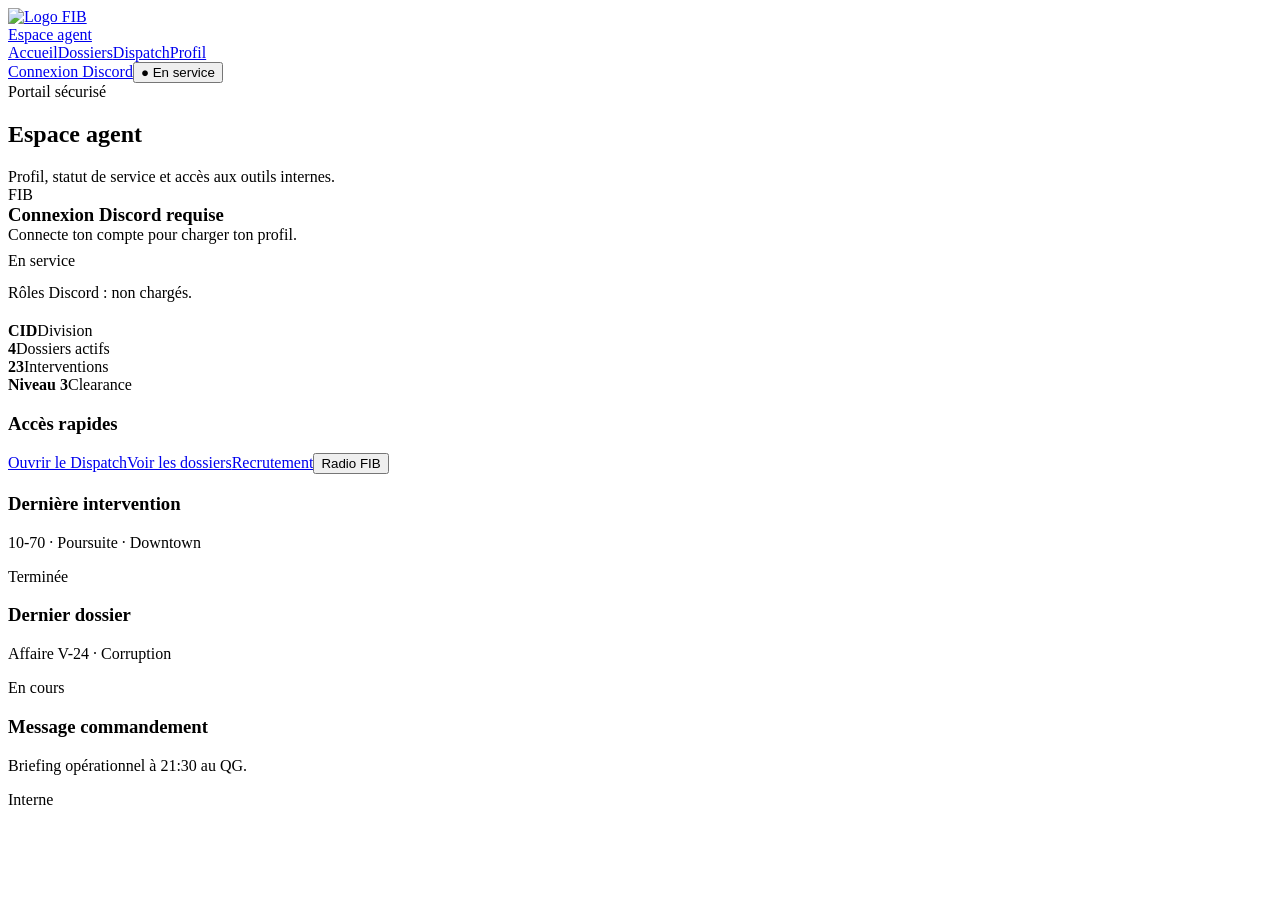
==== agent.html @ 25d8abf9 "Ajoute l’espace agent Discord" ====
<!doctype html><html lang="fr"><head><meta charset="utf-8"><meta name="viewport" content="width=device-width,initial-scale=1"><title>FIB Asgard RP · Espace agent</title><link rel="icon" type="image/jpeg" href="assets/fib-logo.svg"><link rel="stylesheet" href="styles.css"></head>
<body><header class="top"><div class="shell nav"><a class="brand" href="index.html"><div class="logo"><img src="assets/fib-logo.svg" alt="Logo FIB"></div><span>Espace agent</span></a><nav class="navlinks"><a href="index.html">Accueil</a><a href="dossiers.html">Dossiers</a><a href="dispatch.html">Dispatch</a><a class="active" href="agent.html">Profil</a></nav><div class="actions"><a class="btn primary" id="discordLogin" href="/api/discord/login">Connexion Discord</a><button class="btn success" id="toggleDuty">● En service</button></div></div></header>
<main class="section"><div class="shell"><div class="section-head"><div><div class="kicker">Portail sécurisé</div><h2>Espace agent</h2><div class="muted">Profil, statut de service et accès aux outils internes.</div></div></div>
<div class="grid two"><section class="card"><div class="agent-card"><div class="avatar" id="agentAvatar">FIB</div><div><h3 style="margin:0" id="agentName">Connexion Discord requise</h3><div class="muted" id="agentHandle">Connecte ton compte pour charger ton profil.</div><div style="margin-top:8px"><span class="tag green" id="dutyTag">En service</span></div></div></div><div id="discordRoles" class="notice" style="margin-top:14px">Rôles Discord : non chargés.</div><div class="grid two" style="margin-top:20px"><div class="stat"><strong>CID</strong><span>Division</span></div><div class="stat"><strong>4</strong><span>Dossiers actifs</span></div><div class="stat"><strong>23</strong><span>Interventions</span></div><div class="stat"><strong>Niveau 3</strong><span>Clearance</span></div></div></section>
<section class="card"><h3>Accès rapides</h3><div class="grid two"><a class="btn primary" href="dispatch.html">Ouvrir le Dispatch</a><a class="btn" href="dossiers.html">Voir les dossiers</a><a class="btn" href="recrutement.html">Recrutement</a><button class="btn" id="radioBtn">Radio FIB</button></div><div id="radioPanel" class="notice" style="display:none;margin-top:14px">Canal principal : <b>FIB-1</b><br>PTT prêt · 6 unités connectées.</div></section></div>
<section class="section" style="padding-bottom:0"><div class="grid"><div class="card"><h3>Dernière intervention</h3><p>10-70 · Poursuite · Downtown</p><span class="tag green">Terminée</span></div><div class="card"><h3>Dernier dossier</h3><p>Affaire V-24 · Corruption</p><span class="tag amber">En cours</span></div><div class="card"><h3>Message commandement</h3><p>Briefing opérationnel à 21:30 au QG.</p><span class="tag">Interne</span></div></div></section></div></main><script src="app.js"></script></body></html>
<script>
(async()=>{
  try{
    const r=await fetch('/api/session',{cache:'no-store'}),d=await r.json(),u=d.user;
    if(!u)return;
    document.getElementById('discordLogin').textContent='Déconnexion';
    document.getElementById('discordLogin').href='#';
    document.getElementById('discordLogin').onclick=async e=>{e.preventDefault();await fetch('/api/logout',{method:'POST'});location.reload()};
    document.getElementById('agentName').textContent=u.global_name||u.username;
    document.getElementById('agentHandle').textContent='@'+u.username+(u.admin?' · Administrateur':'');
    const av=document.getElementById('agentAvatar');
    if(u.avatarUrl){av.innerHTML='<img src="'+u.avatarUrl+'" style="width:100%;height:100%;object-fit:cover;border-radius:inherit">'}
    const rr=await fetch('/api/discord/roles',{cache:'no-store'}),rd=await rr.json();
    if(rd.roles){
      document.getElementById('discordRoles').innerHTML='<b>Rôles Discord</b><br>'+rd.roles.map(x=>x.name).join(' · ');
    }else{
      document.getElementById('discordRoles').textContent=rd.error||'Rôles Discord indisponibles.';
    }
  }catch(e){}
})();
</script>
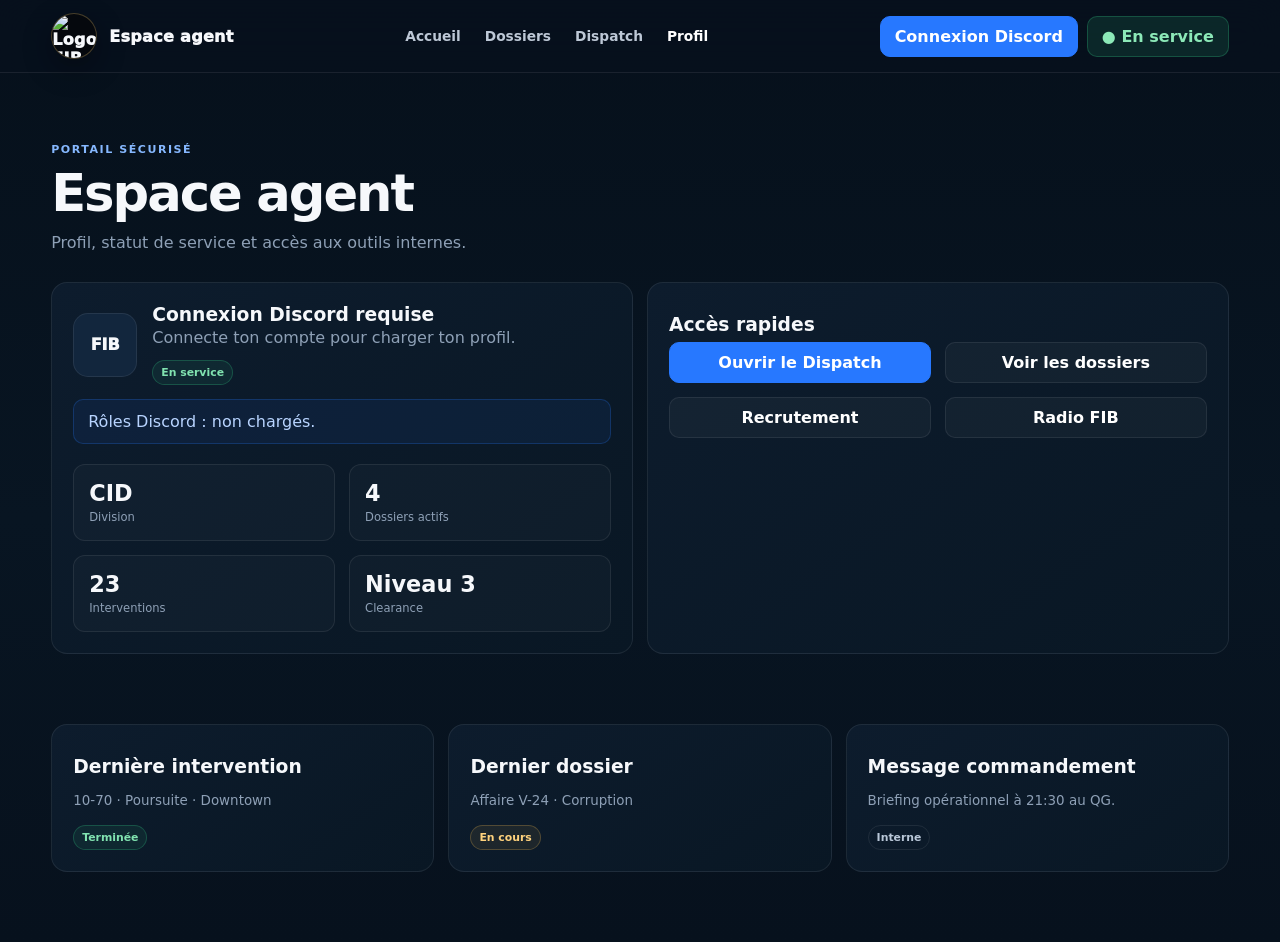
==== commit 2ef7a8be: "Utilise le logo FIB fourni sur l'espace agent" ====
--- a/agent.html
+++ b/agent.html
@@ -1,5 +1,5 @@
-<!doctype html><html lang="fr"><head><meta charset="utf-8"><meta name="viewport" content="width=device-width,initial-scale=1"><title>FIB Asgard RP · Espace agent</title><link rel="icon" type="image/jpeg" href="assets/fib-logo.svg"><link rel="stylesheet" href="styles.css"></head>
-<body><header class="top"><div class="shell nav"><a class="brand" href="index.html"><div class="logo"><img src="assets/fib-logo.svg" alt="Logo FIB"></div><span>Espace agent</span></a><nav class="navlinks"><a href="index.html">Accueil</a><a href="dossiers.html">Dossiers</a><a href="dispatch.html">Dispatch</a><a class="active" href="agent.html">Profil</a></nav><div class="actions"><a class="btn primary" id="discordLogin" href="/api/discord/login">Connexion Discord</a><button class="btn success" id="toggleDuty">● En service</button></div></div></header>
+<!doctype html><html lang="fr"><head><meta charset="utf-8"><meta name="viewport" content="width=device-width,initial-scale=1"><title>FIB Asgard RP · Espace agent</title><link rel="icon" type="image/jpeg" href="assets/fib-logo-user.jpg"><link rel="stylesheet" href="styles.css"></head>
+<body><header class="top"><div class="shell nav"><a class="brand" href="index.html"><div class="logo"><img src="assets/fib-logo-user.jpg" alt="Logo FIB"></div><span>Espace agent</span></a><nav class="navlinks"><a href="index.html">Accueil</a><a href="dossiers.html">Dossiers</a><a href="dispatch.html">Dispatch</a><a class="active" href="agent.html">Profil</a></nav><div class="actions"><a class="btn primary" id="discordLogin" href="/api/discord/login">Connexion Discord</a><button class="btn success" id="toggleDuty">● En service</button></div></div></header>
 <main class="section"><div class="shell"><div class="section-head"><div><div class="kicker">Portail sécurisé</div><h2>Espace agent</h2><div class="muted">Profil, statut de service et accès aux outils internes.</div></div></div>
 <div class="grid two"><section class="card"><div class="agent-card"><div class="avatar" id="agentAvatar">FIB</div><div><h3 style="margin:0" id="agentName">Connexion Discord requise</h3><div class="muted" id="agentHandle">Connecte ton compte pour charger ton profil.</div><div style="margin-top:8px"><span class="tag green" id="dutyTag">En service</span></div></div></div><div id="discordRoles" class="notice" style="margin-top:14px">Rôles Discord : non chargés.</div><div class="grid two" style="margin-top:20px"><div class="stat"><strong>CID</strong><span>Division</span></div><div class="stat"><strong>4</strong><span>Dossiers actifs</span></div><div class="stat"><strong>23</strong><span>Interventions</span></div><div class="stat"><strong>Niveau 3</strong><span>Clearance</span></div></div></section>
 <section class="card"><h3>Accès rapides</h3><div class="grid two"><a class="btn primary" href="dispatch.html">Ouvrir le Dispatch</a><a class="btn" href="dossiers.html">Voir les dossiers</a><a class="btn" href="recrutement.html">Recrutement</a><button class="btn" id="radioBtn">Radio FIB</button></div><div id="radioPanel" class="notice" style="display:none;margin-top:14px">Canal principal : <b>FIB-1</b><br>PTT prêt · 6 unités connectées.</div></section></div>
@@ -24,4 +24,4 @@
     }
   }catch(e){}
 })();
-</script>
+</script>
--- a/styles.css
+++ b/styles.css
@@ -0,0 +1 @@
+:root{--bg:#07111d;--bg2:#0a1625;--panel:#0e1d2e;--panel2:#12243a;--line:rgba(255,255,255,.08);--text:#f6f8fb;--muted:#8ea0b6;--blue:#2778ff;--blue2:#6ba6ff;--green:#36d089;--amber:#f2b84b;--red:#ff6575;--purple:#9c78ff;--shadow:0 24px 70px rgba(0,0,0,.28)}*{box-sizing:border-box}html{scroll-behavior:smooth}body{margin:0;background:linear-gradient(180deg,#06101b,#081522 55%,#07111d);color:var(--text);font-family:Inter,ui-sans-serif,system-ui,-apple-system,Segoe UI,sans-serif}a{color:inherit;text-decoration:none}button,input,select,textarea{font:inherit}.shell{width:min(1200px,92vw);margin:auto}.top{position:sticky;top:0;z-index:50;border-bottom:1px solid var(--line);background:rgba(7,17,29,.88);backdrop-filter:blur(18px)}.nav{height:72px;display:flex;align-items:center;justify-content:space-between;gap:20px}.brand{display:flex;align-items:center;gap:12px;font-weight:950;letter-spacing:.02em}.logo{width:46px;height:46px;border-radius:50%;display:grid;place-items:center;border:1px solid rgba(212,178,103,.32);background:#05080d;box-shadow:0 10px 30px rgba(0,0,0,.3);overflow:hidden}.logo img{width:100%;height:100%;object-fit:cover;display:block}.navlinks{display:flex;gap:24px;color:#bdc8d6;font-size:.86rem;font-weight:780}.navlinks a:hover,.navlinks a.active{color:#fff}.actions{display:flex;gap:9px;align-items:center}.btn{border:1px solid var(--line);border-radius:10px;background:rgba(255,255,255,.035);color:#fff;padding:10px 14px;font-weight:850;cursor:pointer;display:inline-flex;align-items:center;justify-content:center;gap:8px}.btn.primary{background:var(--blue);border-color:var(--blue)}.btn.success{background:rgba(54,208,137,.12);border-color:rgba(54,208,137,.25);color:#8ce9b8}.btn.danger{background:rgba(255,101,117,.1);border-color:rgba(255,101,117,.25);color:#ff9ba6}.btn.block{width:100%}.hero{padding:76px 0 58px;border-bottom:1px solid rgba(255,255,255,.05);background:radial-gradient(circle at 75% 10%,rgba(39,120,255,.13),transparent 32%)}.hero-grid{display:grid;grid-template-columns:1.15fr .85fr;gap:42px;align-items:center}.eyebrow{font-size:.69rem;text-transform:uppercase;letter-spacing:.15em;font-weight:900;color:#8dbaff}h1{font-size:clamp(3rem,7vw,6.3rem);line-height:.94;letter-spacing:-.055em;margin:14px 0 18px}.hero p{max-width:700px;color:var(--muted);font-size:1rem;line-height:1.75}.hero-actions{display:flex;gap:10px;flex-wrap:wrap;margin-top:26px}.hero-card{background:linear-gradient(145deg,#0f2034,#091827);border:1px solid var(--line);border-radius:18px;padding:24px;box-shadow:var(--shadow)}.hero-seal-img{width:118px;height:118px;border-radius:50%;object-fit:cover;display:block;border:1px solid rgba(212,178,103,.38);box-shadow:0 14px 40px rgba(0,0,0,.3);margin-bottom:20px}.motto{font-size:.72rem;letter-spacing:.12em;color:#a7b5c7;text-transform:uppercase}.stats{display:grid;grid-template-columns:repeat(4,1fr);gap:12px;margin-top:22px}.stat{border:1px solid var(--line);background:rgba(255,255,255,.025);border-radius:12px;padding:15px}.stat strong{display:block;font-size:1.4rem}.stat span{color:var(--muted);font-size:.72rem}.section{padding:70px 0}.section.alt{background:#091522;border-block:1px solid rgba(255,255,255,.04)}.section-head{display:flex;justify-content:space-between;align-items:flex-end;gap:20px;margin-bottom:26px}.kicker{font-size:.69rem;letter-spacing:.14em;text-transform:uppercase;color:#86b8ff;font-weight:900}.section h2{font-size:clamp(2rem,4vw,3.5rem);margin:7px 0;letter-spacing:-.04em}.muted{color:var(--muted);line-height:1.65}.grid{display:grid;grid-template-columns:repeat(3,1fr);gap:14px}.grid.two{grid-template-columns:repeat(2,1fr)}.grid.four{grid-template-columns:repeat(4,1fr)}.card{border:1px solid var(--line);background:linear-gradient(145deg,#0d1c2d,#091724);border-radius:16px;padding:21px}.card h3{margin:10px 0 7px}.card p{color:var(--muted);line-height:1.6;font-size:.84rem}.icon{width:38px;height:38px;border-radius:10px;display:grid;place-items:center;background:rgba(39,120,255,.1);border:1px solid rgba(39,120,255,.2)}.tag{display:inline-flex;border-radius:999px;padding:5px 8px;font-size:.68rem;font-weight:900;border:1px solid var(--line);color:#b9c7d8}.tag.green{color:#81e3b0;border-color:rgba(54,208,137,.25);background:rgba(54,208,137,.08)}.tag.red{color:#ff9ea8;border-color:rgba(255,101,117,.25);background:rgba(255,101,117,.08)}.tag.amber{color:#ffd27d;border-color:rgba(242,184,75,.25);background:rgba(242,184,75,.08)}.table-wrap{overflow:auto;border:1px solid var(--line);border-radius:14px}.table{width:100%;border-collapse:collapse;min-width:760px;background:#0a1827}.table th,.table td{padding:13px 14px;text-align:left;border-bottom:1px solid var(--line);font-size:.82rem}.table th{color:#aebccd;font-size:.7rem;text-transform:uppercase;letter-spacing:.08em;background:#0c1c2d}.form{display:grid;gap:13px}.field label{display:block;color:#aebccd;font-size:.7rem;text-transform:uppercase;letter-spacing:.08em;font-weight:900;margin-bottom:6px}.field input,.field textarea,.field select{width:100%;border:1px solid var(--line);border-radius:10px;background:#091726;color:#fff;padding:11px 12px;outline:none}.field textarea{min-height:120px;resize:vertical}.field input:focus,.field textarea:focus,.field select:focus{border-color:rgba(39,120,255,.55)}.dispatch-layout{display:grid;grid-template-columns:340px 1fr 310px;gap:14px}.panel{border:1px solid var(--line);border-radius:16px;background:#0b1929;overflow:hidden}.panel-head{padding:16px 17px;border-bottom:1px solid var(--line);display:flex;justify-content:space-between;align-items:center}.panel-body{padding:14px}.incident{padding:13px;border:1px solid var(--line);border-left:3px solid var(--blue);border-radius:11px;background:rgba(255,255,255,.025);margin-bottom:9px;cursor:pointer}.incident.high{border-left-color:var(--red)}.incident.medium{border-left-color:var(--amber)}.incident strong,.incident span{display:block}.incident span{font-size:.74rem;color:var(--muted);margin-top:4px}.map{min-height:520px;position:relative;background:radial-gradient(circle at 35% 30%,rgba(39,120,255,.14),transparent 18%),linear-gradient(rgba(255,255,255,.025) 1px,transparent 1px),linear-gradient(90deg,rgba(255,255,255,.025) 1px,transparent 1px),#091724;background-size:auto,34px 34px,34px 34px;border-radius:12px;overflow:hidden}.map:after{content:"LOS SANTOS / BLAINE COUNTY";position:absolute;right:14px;bottom:12px;color:#698099;font-size:.67rem;letter-spacing:.1em}.marker{position:absolute;width:14px;height:14px;border-radius:50%;background:var(--blue);box-shadow:0 0 0 7px rgba(39,120,255,.12)}.marker.call{background:var(--red);box-shadow:0 0 0 7px rgba(255,101,117,.12)}.unit{display:flex;justify-content:space-between;gap:12px;align-items:center;padding:11px;border-bottom:1px solid var(--line)}.unit:last-child{border-bottom:0}.unit small{display:block;color:var(--muted);margin-top:3px}.status{font-size:.66rem;padding:5px 7px;border-radius:999px;background:rgba(54,208,137,.1);color:#7ee5ae}.status.busy{background:rgba(242,184,75,.1);color:#ffd17a}.tabs{display:flex;gap:7px;flex-wrap:wrap}.tab{padding:8px 10px;border:1px solid var(--line);background:rgba(255,255,255,.025);border-radius:9px;color:#adbdcf;font-size:.77rem;font-weight:850;cursor:pointer}.tab.active{background:var(--blue);border-color:var(--blue);color:#fff}.agent-card{display:flex;align-items:center;gap:15px}.avatar{width:64px;height:64px;border-radius:15px;background:#12263d;border:1px solid var(--line);display:grid;place-items:center;font-weight:950}.notice{padding:12px 14px;border-radius:10px;border:1px solid rgba(39,120,255,.24);background:rgba(39,120,255,.08);color:#b8d4ff}.footer{border-top:1px solid var(--line);padding:28px 0 36px;color:var(--muted);font-size:.76rem}.foot{display:flex;justify-content:space-between;gap:20px;align-items:center}.footlinks{display:flex;gap:15px;flex-wrap:wrap}@media(max-width:980px){.hero-grid,.dispatch-layout{grid-template-columns:1fr}.grid.four{grid-template-columns:repeat(2,1fr)}.navlinks{display:none}.map{min-height:420px}}@media(max-width:700px){.grid,.grid.two,.grid.four,.stats{grid-template-columns:1fr}.hero{padding-top:48px}.section{padding:52px 0}.hero-actions{flex-direction:column}.hero-actions .btn{width:100%}.actions .hide-mobile{display:none}.foot{align-items:flex-start;flex-direction:column}}
